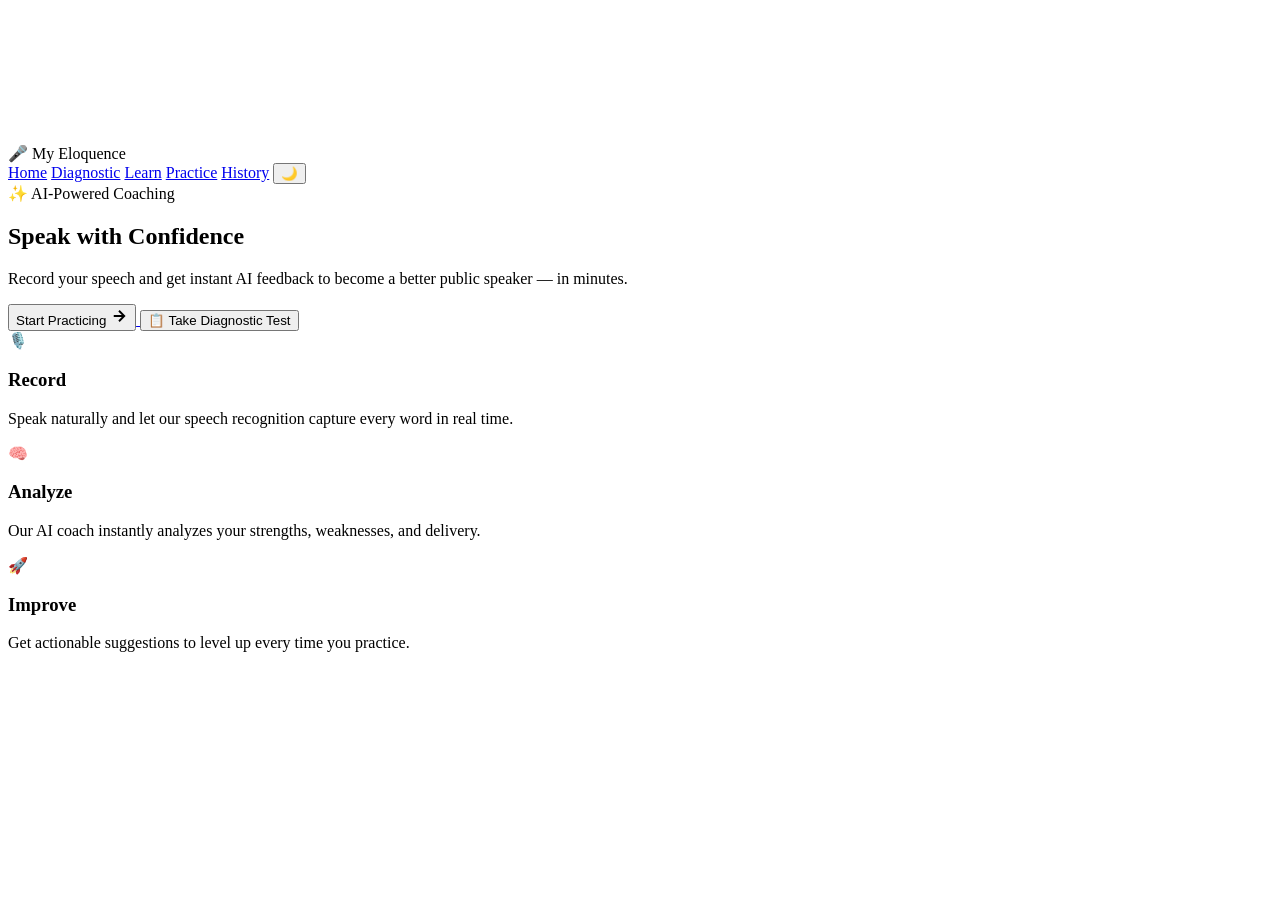
==== index.html @ 555edbc2 "login system included" ====
<!DOCTYPE html>
<html lang="en">
<head>
  <meta name="viewport" content="width=device-width, initial-scale=1.0">
  <title>My Eloquence</title>
  <link href="https://fonts.googleapis.com/css2?family=Outfit:wght@400;500;600;700;800;900&display=swap" rel="stylesheet">
  <link rel="stylesheet" href="style.css">
  <meta name="description" content="My Eloquence — AI-powered public speaking coach. Practice speeches, get instant feedback, take diagnostic tests and improve your speaking skills.">
<meta name="keywords" content="public speaking, AI coach, speech practice, speaking skills, communication, My Eloquence">
<meta property="og:title" content="My Eloquence — AI Public Speaking Coach">
<meta property="og:description" content="Practice speeches and get instant AI feedback to become a better public speaker.">
<meta property="og:url" content="https://tholkappiyank3-arch.github.io/speech-ai-website/">
</head>
<body>

<div class="bg-orb orb1"></div>
<div class="bg-orb orb2"></div>
<div class="bg-orb orb3"></div>
<div class="particles" id="particles"></div>

<div class="container">

  <nav>
    <div class="logo">🎤 My Eloquence</div>
 <div class="nav-links">
  <a href="index.html" class="active">Home</a>
  <a href="diagnostic.html">Diagnostic</a>
  <a href="learn.html">Learn</a>
  <a href="exercise.html">Practice</a>
  <a href="history.html">History</a>
  <button class="dark-toggle" id="darkToggle" onclick="toggleDark()">🌙</button>
</div>
  </nav>

  <section class="hero">
    <div class="badge">✨ AI-Powered Coaching</div>
    <h1>Speak with <span class="highlight">Confidence</span></h1>
    <p class="subtitle">Record your speech and get instant AI feedback to become a better public speaker — in minutes.</p>
    <div class="cta-group">
      <a href="exercise.html">
        <button class="btn-primary">
          <span>Start Practicing</span>
          <svg width="18" height="18" viewBox="0 0 24 24" fill="none" stroke="currentColor" stroke-width="2.5"><path d="M5 12h14M12 5l7 7-7 7"/></svg>
        </button>
      </a>
      <a href="diagnostic.html">
        <button class="btn-secondary">📋 Take Diagnostic Test</button>
      </a>
    </div>
  </section>

  <section class="features">
    <div class="feature-card" style="--delay: 0.1s">
      <div class="feature-icon">🎙️</div>
      <h3>Record</h3>
      <p>Speak naturally and let our speech recognition capture every word in real time.</p>
    </div>
    <div class="feature-card" style="--delay: 0.2s">
      <div class="feature-icon">🧠</div>
      <h3>Analyze</h3>
      <p>Our AI coach instantly analyzes your strengths, weaknesses, and delivery.</p>
    </div>
    <div class="feature-card" style="--delay: 0.3s">
      <div class="feature-icon">🚀</div>
      <h3>Improve</h3>
      <p>Get actionable suggestions to level up every time you practice.</p>
    </div>
  </section>

</div>

<script>
  const container = document.getElementById('particles');
  for (let i = 0; i < 18; i++) {
    const p = document.createElement('div');
    p.className = 'particle';
    p.style.left = Math.random() * 100 + 'vw';
    p.style.animationDelay = Math.random() * 8 + 's';
    p.style.animationDuration = (6 + Math.random() * 8) + 's';
    p.style.width = p.style.height = (4 + Math.random() * 6) + 'px';
    p.style.opacity = 0.15 + Math.random() * 0.25;
    container.appendChild(p);
  }

  function toggleDark() {
    document.body.classList.toggle('dark');
    const btn = document.getElementById('darkToggle');
    btn.textContent = document.body.classList.contains('dark') ? '☀️' : '🌙';
    localStorage.setItem('dark', document.body.classList.contains('dark'));
  }
  if (localStorage.getItem('dark') === 'true') {
    document.body.classList.add('dark');
    document.getElementById('darkToggle').textContent = '☀️';
  }
</script>

</body>
</html>
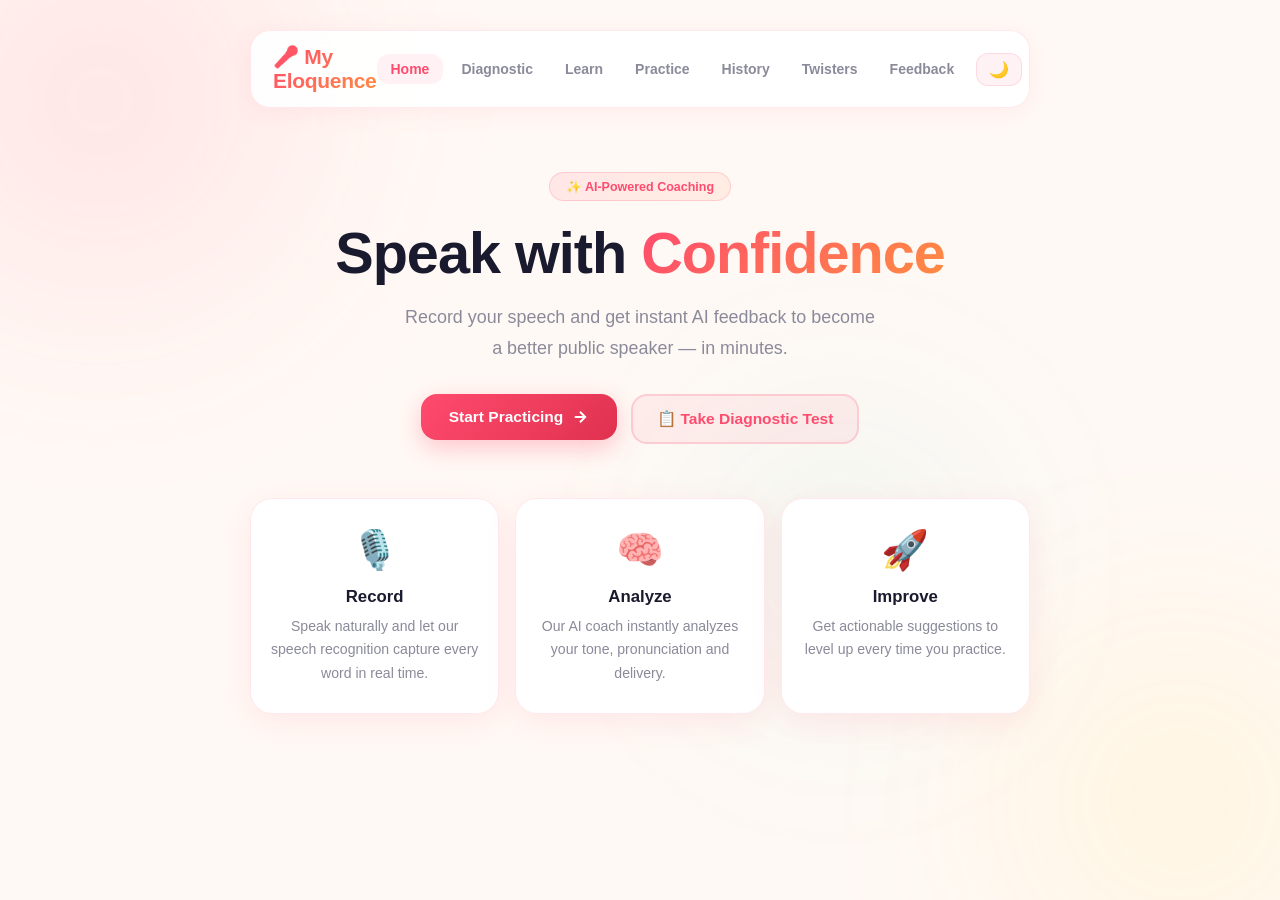
==== commit 63b37af5: "hamburger" ====
--- a/index.html
+++ b/index.html
@@ -1,15 +1,15 @@
 <!DOCTYPE html>
 <html lang="en">
 <head>
+  <meta charset="UTF-8">
   <meta name="viewport" content="width=device-width, initial-scale=1.0">
   <title>My Eloquence</title>
   <link href="https://fonts.googleapis.com/css2?family=Outfit:wght@400;500;600;700;800;900&display=swap" rel="stylesheet">
   <link rel="stylesheet" href="style.css">
-  <meta name="description" content="My Eloquence — AI-powered public speaking coach. Practice speeches, get instant feedback, take diagnostic tests and improve your speaking skills.">
-<meta name="keywords" content="public speaking, AI coach, speech practice, speaking skills, communication, My Eloquence">
-<meta property="og:title" content="My Eloquence — AI Public Speaking Coach">
-<meta property="og:description" content="Practice speeches and get instant AI feedback to become a better public speaker.">
-<meta property="og:url" content="https://tholkappiyank3-arch.github.io/speech-ai-website/">
+  <meta name="description" content="My Eloquence — AI-powered public speaking coach.">
+  <meta name="keywords" content="public speaking, AI coach, speech practice, My Eloquence">
+  <meta property="og:title" content="My Eloquence — AI Public Speaking Coach">
+  <meta property="og:url" content="https://my-eloquence.github.io/my-eloquence/">
 </head>
 <body>
 
@@ -19,17 +19,18 @@
 <div class="particles" id="particles"></div>
 
 <div class="container">
-
   <nav>
     <div class="logo">🎤 My Eloquence</div>
- <div class="nav-links">
-  <a href="index.html" class="active">Home</a>
-  <a href="diagnostic.html">Diagnostic</a>
-  <a href="learn.html">Learn</a>
-  <a href="exercise.html">Practice</a>
-  <a href="history.html">History</a>
-  <button class="dark-toggle" id="darkToggle" onclick="toggleDark()">🌙</button>
-</div>
+    <div class="nav-links">
+      <a href="index.html" class="active">Home</a>
+      <a href="diagnostic.html">Diagnostic</a>
+      <a href="learn.html">Learn</a>
+      <a href="exercise.html">Practice</a>
+      <a href="history.html">History</a>
+      <a href="twisters.html">Twisters</a>
+      <a href="feedback.html">Feedback</a>
+      <button class="dark-toggle" id="darkToggle" onclick="toggleDark()">🌙</button>
+    </div>
   </nav>
 
   <section class="hero">
@@ -58,7 +59,7 @@
     <div class="feature-card" style="--delay: 0.2s">
       <div class="feature-icon">🧠</div>
       <h3>Analyze</h3>
-      <p>Our AI coach instantly analyzes your strengths, weaknesses, and delivery.</p>
+      <p>Our AI coach instantly analyzes your tone, pronunciation and delivery.</p>
     </div>
     <div class="feature-card" style="--delay: 0.3s">
       <div class="feature-icon">🚀</div>
@@ -66,11 +67,10 @@
       <p>Get actionable suggestions to level up every time you practice.</p>
     </div>
   </section>
-
 </div>
 
 <script>
-  const container = document.getElementById('particles');
+  const particleEl = document.getElementById('particles');
   for (let i = 0; i < 18; i++) {
     const p = document.createElement('div');
     p.className = 'particle';
@@ -79,7 +79,7 @@
     p.style.animationDuration = (6 + Math.random() * 8) + 's';
     p.style.width = p.style.height = (4 + Math.random() * 6) + 'px';
     p.style.opacity = 0.15 + Math.random() * 0.25;
-    container.appendChild(p);
+    particleEl.appendChild(p);
   }
 
   function toggleDark() {
@@ -93,6 +93,8 @@
     document.getElementById('darkToggle').textContent = '☀️';
   }
 </script>
-
+<script src="nav.js"></script>
+<script type="module" src="login-widget.js"></script>
+<script type="module" src="login-widget.js"></script>
 </body>
 </html>
--- a/style.css
+++ b/style.css
@@ -0,0 +1,712 @@
+/* ===== VARIABLES ===== */
+:root {
+  --primary: #ff4b6e;
+  --primary-dark: #e0314f;
+  --accent: #ffce00;
+  --accent2: #00c9a7;
+  --bg: #fff9f5;
+  --card-bg: #ffffff;
+  --text: #1a1a2e;
+  --text-muted: #8a8a9a;
+  --border: rgba(255, 75, 110, 0.12);
+  --shadow: 0 8px 32px rgba(255, 75, 110, 0.1);
+}
+
+/* ===== DARK MODE VARIABLES ===== */
+body.dark {
+  --primary: #7c83ff;
+  --primary-dark: #5c63e0;
+  --accent: #a78bfa;
+  --bg: #0d0d14;
+  --card-bg: #16161f;
+  --text: #f0f0ff;
+  --text-muted: #7070a0;
+  --border: rgba(124, 131, 255, 0.15);
+  --shadow: 0 8px 32px rgba(124, 131, 255, 0.1);
+}
+
+/* ===== RESET ===== */
+*, *::before, *::after { box-sizing: border-box; margin: 0; padding: 0; }
+
+/* ===== BODY ===== */
+body {
+  font-family: 'Outfit', sans-serif;
+  background: var(--bg);
+  color: var(--text);
+  min-height: 100vh;
+  overflow-x: hidden;
+  transition: background 0.3s ease, color 0.3s ease;
+}
+
+/* ===== BACKGROUND ORBS ===== */
+.bg-orb {
+  position: fixed;
+  border-radius: 50%;
+  filter: blur(100px);
+  z-index: 0;
+  animation: floatOrb 16s ease-in-out infinite;
+  pointer-events: none;
+  opacity: 0.5;
+}
+
+.orb1 { width: 600px; height: 600px; background: radial-gradient(circle, rgba(255,75,110,0.3), transparent 70%); top: -200px; left: -200px; animation-delay: 0s; }
+.orb2 { width: 500px; height: 500px; background: radial-gradient(circle, rgba(255,206,0,0.25), transparent 70%); bottom: -150px; right: -150px; animation-delay: 5s; }
+.orb3 { width: 400px; height: 400px; background: radial-gradient(circle, rgba(0,201,167,0.2), transparent 70%); top: 40%; left: 50%; animation-delay: 10s; }
+
+body.dark .orb1 { background: radial-gradient(circle, rgba(124,131,255,0.3), transparent 70%); }
+body.dark .orb2 { background: radial-gradient(circle, rgba(167,139,250,0.25), transparent 70%); }
+body.dark .orb3 { background: radial-gradient(circle, rgba(92,99,224,0.2), transparent 70%); }
+
+@keyframes floatOrb {
+  0%, 100% { transform: translate(0, 0) scale(1); }
+  33% { transform: translate(40px, -50px) scale(1.06); }
+  66% { transform: translate(-30px, 30px) scale(0.95); }
+}
+
+/* ===== PARTICLES ===== */
+.particles { position: fixed; inset: 0; z-index: 0; pointer-events: none; }
+.particle { position: absolute; bottom: -10px; background: var(--primary); border-radius: 50%; animation: floatUp linear infinite; }
+
+@keyframes floatUp {
+  0% { transform: translateY(0) scale(1); opacity: 0; }
+  10% { opacity: 1; }
+  90% { opacity: 0.3; }
+  100% { transform: translateY(-100vh) scale(0.4); opacity: 0; }
+}
+
+/* ===== LAYOUT ===== */
+.container {
+  position: relative;
+  z-index: 1;
+  width: 90%;
+  max-width: 780px;
+  margin: 0 auto;
+  padding: 30px 0 60px;
+}
+
+/* ===== NAV ===== */
+nav {
+  display: flex;
+  justify-content: space-between;
+  align-items: center;
+  margin-bottom: 48px;
+  padding: 14px 22px;
+  background: rgba(255,255,255,0.92);
+  backdrop-filter: blur(20px);
+  border-radius: 20px;
+  border: 1.5px solid var(--border);
+  box-shadow: 0 4px 24px rgba(255,75,110,0.08);
+  transition: all 0.3s ease;
+}
+
+body.dark nav {
+  background: rgba(22,22,31,0.95);
+  box-shadow: 0 4px 24px rgba(124,131,255,0.08);
+}
+
+.logo {
+  font-family: 'Outfit', sans-serif;
+  font-size: 21px;
+  font-weight: 800;
+  background: linear-gradient(135deg, var(--primary), #ff8c42);
+  -webkit-background-clip: text;
+  -webkit-text-fill-color: transparent;
+  background-clip: text;
+  letter-spacing: -0.3px;
+}
+
+body.dark .logo {
+  background: linear-gradient(135deg, #7c83ff, #a78bfa);
+  -webkit-background-clip: text;
+  background-clip: text;
+}
+
+.nav-links { display: flex; gap: 4px; align-items: center; }
+
+nav a {
+  text-decoration: none;
+  color: var(--text-muted);
+  font-weight: 600;
+  font-size: 14px;
+  padding: 7px 14px;
+  border-radius: 12px;
+  transition: all 0.2s ease;
+}
+
+nav a:hover, nav a.active {
+  color: var(--primary);
+  background: rgba(255,75,110,0.08);
+}
+
+body.dark nav a:hover, body.dark nav a.active {
+  color: var(--primary);
+  background: rgba(124,131,255,0.1);
+}
+
+/* ===== ANIMATIONS ===== */
+@keyframes fadeUp {
+  from { opacity: 0; transform: translateY(30px); }
+  to { opacity: 1; transform: translateY(0); }
+}
+
+/* ===== HERO ===== */
+.hero, .page-header {
+  text-align: center;
+  padding: 16px 0 44px;
+  animation: fadeUp 0.7s ease both;
+}
+
+.badge {
+  display: inline-block;
+  background: linear-gradient(135deg, rgba(255,75,110,0.1), rgba(255,140,66,0.1));
+  color: var(--primary);
+  font-size: 12.5px;
+  font-weight: 700;
+  padding: 6px 16px;
+  border-radius: 99px;
+  margin-bottom: 20px;
+  border: 1.5px solid rgba(255,75,110,0.2);
+}
+
+body.dark .badge {
+  background: rgba(124,131,255,0.1);
+  border-color: rgba(124,131,255,0.2);
+}
+
+h1 {
+  font-family: 'Outfit', sans-serif;
+  font-size: clamp(2.2rem, 6vw, 3.6rem);
+  font-weight: 800;
+  color: var(--text);
+  line-height: 1.12;
+  margin-bottom: 16px;
+  letter-spacing: -1px;
+}
+
+.highlight {
+  background: linear-gradient(135deg, var(--primary), #ff8c42);
+  -webkit-background-clip: text;
+  -webkit-text-fill-color: transparent;
+  background-clip: text;
+}
+
+body.dark .highlight {
+  background: linear-gradient(135deg, #7c83ff, #a78bfa);
+  -webkit-background-clip: text;
+  background-clip: text;
+}
+
+.subtitle {
+  color: var(--text-muted);
+  font-size: clamp(0.98rem, 2.5vw, 1.12rem);
+  line-height: 1.75;
+  max-width: 480px;
+  margin: 0 auto 30px;
+  font-weight: 400;
+}
+
+/* ===== BUTTONS ===== */
+.cta-group { display: flex; justify-content: center; gap: 14px; flex-wrap: wrap; }
+
+.btn-primary {
+  display: inline-flex; align-items: center; gap: 8px;
+  background: linear-gradient(135deg, var(--primary), var(--primary-dark));
+  color: white; border: none; padding: 14px 28px; border-radius: 16px;
+  font-family: 'Outfit', sans-serif; font-size: 15.5px; font-weight: 700;
+  cursor: pointer; box-shadow: 0 8px 24px rgba(255,75,110,0.3);
+  transition: all 0.2s ease;
+}
+.btn-primary:hover { transform: translateY(-2px); box-shadow: 0 14px 32px rgba(255,75,110,0.4); }
+
+body.dark .btn-primary {
+  box-shadow: 0 8px 24px rgba(124,131,255,0.3);
+}
+body.dark .btn-primary:hover {
+  box-shadow: 0 14px 32px rgba(124,131,255,0.4);
+}
+
+.btn-secondary {
+  display: inline-flex; align-items: center; gap: 8px;
+  background: rgba(255,75,110,0.07);
+  color: var(--primary); border: 2px solid rgba(255,75,110,0.2);
+  padding: 14px 24px; border-radius: 16px;
+  font-family: 'Outfit', sans-serif; font-size: 15.5px; font-weight: 700;
+  cursor: pointer; transition: all 0.2s ease;
+}
+.btn-secondary:hover { background: rgba(255,75,110,0.13); transform: translateY(-2px); }
+
+body.dark .btn-secondary {
+  background: rgba(124,131,255,0.08);
+  border-color: rgba(124,131,255,0.2);
+}
+body.dark .btn-secondary:hover {
+  background: rgba(124,131,255,0.15);
+}
+
+.btn-stop {
+  display: inline-flex; align-items: center; gap: 8px;
+  background: linear-gradient(135deg, #ff4b6e, #e0314f);
+  color: white; border: none; padding: 14px 28px; border-radius: 16px;
+  font-family: 'Outfit', sans-serif; font-size: 15.5px; font-weight: 700;
+  cursor: pointer; box-shadow: 0 8px 24px rgba(255,75,110,0.3);
+  transition: all 0.2s ease;
+}
+.btn-stop:hover { transform: translateY(-2px); box-shadow: 0 14px 32px rgba(255,75,110,0.4); }
+
+.btn-row { display: flex; gap: 14px; justify-content: center; flex-wrap: wrap; }
+
+/* ===== FEATURE CARDS ===== */
+.features { display: grid; grid-template-columns: repeat(3, 1fr); gap: 16px; margin-top: 10px; }
+
+.feature-card {
+  background: var(--card-bg);
+  border: 1.5px solid var(--border);
+  border-radius: 22px;
+  padding: 28px 18px;
+  text-align: center;
+  box-shadow: var(--shadow);
+  transition: all 0.25s ease;
+  animation: fadeUp 0.7s ease both;
+  animation-delay: var(--delay);
+}
+.feature-card:hover { transform: translateY(-6px); box-shadow: 0 16px 40px rgba(255,75,110,0.12); border-color: rgba(255,75,110,0.22); }
+body.dark .feature-card:hover { box-shadow: 0 16px 40px rgba(124,131,255,0.12); border-color: rgba(124,131,255,0.25); }
+.feature-card:hover .feature-icon { animation: bounce 0.6s ease; }
+.feature-icon { font-size: 2.4rem; margin-bottom: 14px; display: block; }
+
+@keyframes bounce {
+  0%, 100% { transform: translateY(0) scale(1); }
+  30% { transform: translateY(-10px) scale(1.15); }
+  60% { transform: translateY(-4px) scale(1.05); }
+}
+
+.feature-card h3 { font-family: 'Outfit', sans-serif; font-size: 1.05rem; font-weight: 700; color: var(--text); margin-bottom: 8px; }
+.feature-card p { font-size: 0.88rem; color: var(--text-muted); line-height: 1.65; }
+
+/* ===== CARDS ===== */
+.card {
+  background: var(--card-bg);
+  border: 1.5px solid var(--border);
+  border-radius: 22px;
+  padding: 24px;
+  margin-top: 20px;
+  box-shadow: var(--shadow);
+  transition: all 0.25s ease;
+  animation: fadeUp 0.6s ease both;
+}
+.card:hover { box-shadow: 0 10px 36px rgba(255,75,110,0.09); }
+body.dark .card:hover { box-shadow: 0 10px 36px rgba(124,131,255,0.09); }
+
+.record-card { text-align: center; padding: 32px 24px; }
+.record-status { font-size: 1rem; font-weight: 600; color: var(--text-muted); margin-bottom: 22px; transition: color 0.3s ease; }
+
+.card-label {
+  font-size: 0.78rem;
+  font-weight: 700;
+  color: var(--primary);
+  text-transform: uppercase;
+  letter-spacing: 1.2px;
+  margin-bottom: 12px;
+}
+
+/* ===== BOX ===== */
+.box {
+  border: 1.5px solid var(--border);
+  padding: 16px;
+  border-radius: 14px;
+  min-height: 70px;
+  background: rgba(255,249,245,0.8);
+  font-size: 0.96rem;
+  line-height: 1.75;
+  color: var(--text);
+  white-space: pre-wrap;
+}
+
+body.dark .box {
+  background: rgba(13,13,20,0.8);
+}
+
+/* ===== TIMER ===== */
+.timer-display {
+  font-family: 'Outfit', sans-serif;
+  font-size: 2.2rem;
+  font-weight: 800;
+  color: var(--primary);
+  margin-bottom: 10px;
+  letter-spacing: 2px;
+}
+
+/* ===== TOPIC CARD ===== */
+.topic-card { text-align: center; }
+.topic-text {
+  font-size: 1.05rem;
+  font-weight: 600;
+  color: var(--text);
+  line-height: 1.65;
+  padding: 16px;
+  background: rgba(255,75,110,0.04);
+  border-radius: 14px;
+  border: 1.5px dashed rgba(255,75,110,0.22);
+  margin-top: 10px;
+}
+
+body.dark .topic-text {
+  background: rgba(124,131,255,0.06);
+  border-color: rgba(124,131,255,0.2);
+}
+
+/* ===== FILLER BOX ===== */
+.filler-box {
+  margin-top: 16px;
+  padding: 14px 18px;
+  border-radius: 14px;
+  border: 1.5px solid;
+  font-size: 0.95rem;
+  font-weight: 600;
+  animation: fadeUp 0.4s ease both;
+}
+
+/* ===== DARK TOGGLE ===== */
+.dark-toggle {
+  background: rgba(255,75,110,0.07);
+  border: 1.5px solid rgba(255,75,110,0.15);
+  border-radius: 12px;
+  padding: 6px 12px;
+  font-size: 16px;
+  cursor: pointer;
+  transition: all 0.2s ease;
+  margin-left: 4px;
+}
+.dark-toggle:hover { background: rgba(255,75,110,0.14); }
+
+body.dark .dark-toggle {
+  background: rgba(124,131,255,0.1);
+  border-color: rgba(124,131,255,0.2);
+}
+
+/* ===== MOBILE ===== */
+@media (max-width: 600px) {
+  .container { width: 95%; padding: 20px 0 40px; }
+
+  nav {
+    padding: 10px 14px;
+    margin-bottom: 30px;
+    flex-wrap: wrap;
+    gap: 10px;
+  }
+
+  .logo { font-size: 18px; }
+
+  .nav-links {
+    width: 100%;
+    justify-content: center;
+    flex-wrap: wrap;
+    gap: 4px;
+  }
+
+  nav a { padding: 6px 8px; font-size: 12px; }
+  .dark-toggle { padding: 5px 10px; font-size: 14px; }
+  h1 { font-size: 1.9rem; letter-spacing: -0.5px; }
+  .subtitle { font-size: 0.93rem; }
+  .features { grid-template-columns: 1fr; gap: 12px; }
+  .feature-card { padding: 22px 16px; }
+  .btn-primary, .btn-secondary, .btn-stop { width: 100%; justify-content: center; padding: 13px 20px; }
+  .btn-row, .cta-group { flex-direction: column; align-items: center; }
+  .card { padding: 18px; }
+  .record-card { padding: 24px 16px; }
+  .timer-display { font-size: 1.8rem; }
+  /* ===== FEEDBACK BUTTON ===== */
+.feedback-fab {
+  position: fixed;
+  bottom: 24px;
+  right: 24px;
+  z-index: 9998;
+  background: linear-gradient(135deg, var(--primary), var(--primary-dark));
+  color: white;
+  border: none;
+  border-radius: 99px;
+  padding: 12px 20px;
+  font-family: 'Outfit', sans-serif;
+  font-size: 14px;
+  font-weight: 700;
+  cursor: pointer;
+  box-shadow: 0 8px 24px rgba(255,75,110,0.35);
+  display: flex;
+  align-items: center;
+  gap: 8px;
+  transition: all 0.2s ease;
+}
+.feedback-fab:hover { transform: translateY(-2px); box-shadow: 0 12px 32px rgba(255,75,110,0.45); }
+body.dark .feedback-fab { box-shadow: 0 8px 24px rgba(124,131,255,0.35); }
+
+/* ===== FEEDBACK POPUP ===== */
+.feedback-overlay {
+  position: fixed; inset: 0; z-index: 9997;
+  background: rgba(0,0,0,0.4);
+  backdrop-filter: blur(4px);
+  display: none; align-items: center; justify-content: center;
+  padding: 20px;
+}
+.feedback-overlay.show { display: flex; animation: fadeIn 0.2s ease both; }
+@keyframes fadeIn { from { opacity: 0; } to { opacity: 1; } }
+
+.feedback-popup {
+  background: var(--card-bg);
+  border: 1.5px solid var(--border);
+  border-radius: 24px;
+  padding: 28px;
+  width: 100%;
+  max-width: 480px;
+  max-height: 90vh;
+  overflow-y: auto;
+  box-shadow: 0 20px 60px rgba(0,0,0,0.2);
+  animation: slideUp 0.3s ease both;
+  position: relative;
+}
+@keyframes slideUp { from { opacity: 0; transform: translateY(30px); } to { opacity: 1; transform: translateY(0); } }
+
+.popup-close {
+  position: absolute;
+  top: 16px; right: 16px;
+  background: rgba(255,75,110,0.08);
+  border: none; border-radius: 10px;
+  width: 32px; height: 32px;
+  font-size: 16px; cursor: pointer;
+  display: flex; align-items: center; justify-content: center;
+  transition: all 0.2s ease; color: var(--text-muted);
+}
+.popup-close:hover { background: rgba(255,75,110,0.15); }
+
+.popup-title { font-family: 'Outfit', sans-serif; font-size: 1.3rem; font-weight: 800; color: var(--text); margin-bottom: 6px; }
+.popup-sub { font-size: 0.88rem; color: var(--text-muted); margin-bottom: 22px; }
+
+.popup-role-grid { display: grid; grid-template-columns: repeat(2, 1fr); gap: 8px; margin-bottom: 18px; }
+.popup-role-btn {
+  display: flex; flex-direction: column; align-items: center; gap: 6px;
+  padding: 14px 10px; border-radius: 14px;
+  border: 2px solid var(--border); background: rgba(255,255,255,0.5);
+  cursor: pointer; font-family: 'Outfit', sans-serif;
+  font-size: 0.82rem; font-weight: 700; color: var(--text);
+  transition: all 0.2s ease;
+}
+.popup-role-btn:hover { border-color: var(--primary); background: rgba(255,75,110,0.06); }
+.popup-role-btn.selected { border-color: var(--primary); background: rgba(255,75,110,0.09); color: var(--primary); }
+body.dark .popup-role-btn { background: rgba(22,22,31,0.8); }
+body.dark .popup-role-btn.selected { background: rgba(124,131,255,0.1); border-color: #7c83ff; color: #7c83ff; }
+
+.popup-stars { display: flex; gap: 8px; margin-bottom: 18px; }
+.popup-star { background: none; border: none; font-size: 1.6rem; cursor: pointer; transition: transform 0.15s; filter: grayscale(1); opacity: 0.4; padding: 2px; }
+.popup-star.active { filter: grayscale(0); opacity: 1; transform: scale(1.2); }
+
+.popup-textarea {
+  width: 100%; padding: 12px 14px; border-radius: 12px;
+  border: 1.5px solid var(--border); background: var(--card-bg);
+  font-family: 'Outfit', sans-serif; font-size: 0.92rem;
+  color: var(--text); resize: none; min-height: 80px;
+  outline: none; margin-bottom: 16px; transition: all 0.2s ease;
+}
+.popup-textarea:focus { border-color: var(--primary); box-shadow: 0 0 0 3px rgba(255,75,110,0.1); }
+body.dark .popup-textarea { background: rgba(22,22,31,0.8); border-color: rgba(124,131,255,0.2); color: #f0f0ff; }
+
+.popup-footer { display: flex; gap: 10px; align-items: center; }
+.popup-full-link { font-size: 0.82rem; font-weight: 700; color: var(--primary); text-decoration: none; white-space: nowrap; }
+.popup-full-link:hover { text-decoration: underline; }
+
+.popup-success { text-align: center; padding: 20px 0; display: none; animation: fadeUp 0.4s ease both; }
+.popup-success .ps-icon { font-size: 3rem; margin-bottom: 12px; }
+.popup-success p { color: var(--text-muted); font-size: 0.95rem; }
+}
+/* ═══════════════════════════════════════════════════════════
+   HAMBURGER / MOBILE NAV  —  paste this block into style.css
+   ═══════════════════════════════════════════════════════════ */
+
+/* ── Hamburger button (hidden on desktop) ─────────────────── */
+.burger-btn {
+  display: none;
+  flex-direction: column;
+  justify-content: center;
+  align-items: center;
+  gap: 5px;
+  width: 42px;
+  height: 42px;
+  background: rgba(255, 75, 110, 0.07);
+  border: 1.5px solid rgba(255, 75, 110, 0.18);
+  border-radius: 12px;
+  cursor: pointer;
+  padding: 0;
+  transition: background 0.2s ease, border-color 0.2s ease, transform 0.15s ease;
+  flex-shrink: 0;
+}
+
+.burger-btn:hover {
+  background: rgba(255, 75, 110, 0.14);
+  border-color: rgba(255, 75, 110, 0.35);
+  transform: scale(1.04);
+}
+
+body.dark .burger-btn {
+  background: rgba(124, 131, 255, 0.08);
+  border-color: rgba(124, 131, 255, 0.22);
+}
+
+body.dark .burger-btn:hover {
+  background: rgba(124, 131, 255, 0.16);
+  border-color: rgba(124, 131, 255, 0.4);
+}
+
+/* ── Three lines ──────────────────────────────────────────── */
+.burger-line {
+  display: block;
+  width: 20px;
+  height: 2.5px;
+  background: var(--primary, #ff4b6e);
+  border-radius: 99px;
+  transition: transform 0.3s cubic-bezier(0.4, 0, 0.2, 1),
+              opacity   0.2s ease,
+              width     0.2s ease;
+  transform-origin: center;
+}
+
+body.dark .burger-line {
+  background: #7c83ff;
+}
+
+/* Animate to × when open */
+.burger-btn.active .burger-line:nth-child(1) {
+  transform: translateY(7.5px) rotate(45deg);
+}
+.burger-btn.active .burger-line:nth-child(2) {
+  opacity: 0;
+  width: 0;
+}
+.burger-btn.active .burger-line:nth-child(3) {
+  transform: translateY(-7.5px) rotate(-45deg);
+}
+
+/* ── Full-screen overlay backdrop ────────────────────────── */
+.nav-overlay {
+  display: none;
+  position: fixed;
+  inset: 0;
+  background: rgba(10, 10, 20, 0.45);
+  backdrop-filter: blur(4px);
+  -webkit-backdrop-filter: blur(4px);
+  z-index: 998;
+  opacity: 0;
+  transition: opacity 0.25s ease;
+}
+.nav-overlay.visible {
+  display: block;
+  opacity: 1;
+}
+
+/* ── Mobile breakpoint ───────────────────────────────────── */
+@media (max-width: 768px) {
+
+  /* Show the hamburger */
+  .burger-btn {
+    display: flex;
+  }
+
+  /* Make nav a flex row: logo on left, burger on right */
+  nav {
+    position: relative;
+    display: flex;
+    align-items: center;
+    justify-content: space-between;
+    flex-wrap: nowrap;
+  }
+
+  /* Hide the link list by default; slide in from top */
+  .nav-links {
+    display: flex;
+    flex-direction: column;
+    align-items: flex-start;
+    gap: 4px;
+
+    position: fixed;
+    top: 0;
+    right: 0;
+    width: min(280px, 80vw);
+    height: 100dvh;
+    padding: 80px 24px 40px;
+    overflow-y: auto;
+
+    background: rgba(255, 255, 255, 0.97);
+    backdrop-filter: blur(24px);
+    -webkit-backdrop-filter: blur(24px);
+    border-left: 1.5px solid rgba(255, 75, 110, 0.12);
+    box-shadow: -12px 0 48px rgba(255, 75, 110, 0.08);
+
+    z-index: 999;
+
+    transform: translateX(100%);
+    transition: transform 0.32s cubic-bezier(0.4, 0, 0.2, 1);
+  }
+
+  body.dark .nav-links {
+    background: rgba(16, 16, 28, 0.97);
+    border-left-color: rgba(124, 131, 255, 0.14);
+    box-shadow: -12px 0 48px rgba(124, 131, 255, 0.08);
+  }
+
+  /* Slide in */
+  .nav-links.open {
+    transform: translateX(0);
+  }
+
+  /* Individual links in the drawer */
+  .nav-links a {
+    width: 100%;
+    padding: 13px 16px;
+    border-radius: 14px;
+    font-size: 0.97rem;
+    font-weight: 700;
+    color: var(--text, #1a1a2e);
+    text-decoration: none;
+    transition: background 0.18s ease, color 0.18s ease, transform 0.15s ease;
+  }
+
+  .nav-links a:hover {
+    background: rgba(255, 75, 110, 0.08);
+    color: #ff4b6e;
+    transform: translateX(4px);
+  }
+
+  .nav-links a.active {
+    background: rgba(255, 75, 110, 0.1);
+    color: #ff4b6e;
+  }
+
+  body.dark .nav-links a {
+    color: #f0f0ff;
+  }
+  body.dark .nav-links a:hover,
+  body.dark .nav-links a.active {
+    background: rgba(124, 131, 255, 0.12);
+    color: #7c83ff;
+  }
+
+  /* Dark-toggle button sits at the bottom of the drawer */
+  .nav-links .dark-toggle {
+    margin-top: auto;
+    width: 100%;
+    text-align: left;
+    padding: 13px 16px;
+    border-radius: 14px;
+    background: rgba(255, 75, 110, 0.05);
+    border: 1.5px solid rgba(255, 75, 110, 0.14);
+    font-size: 1rem;
+    cursor: pointer;
+    transition: background 0.18s ease;
+  }
+
+  body.dark .nav-links .dark-toggle {
+    background: rgba(124, 131, 255, 0.07);
+    border-color: rgba(124, 131, 255, 0.18);
+  }
+}
+
+/* ═══════════════════════════════════════════════════════════
+   END HAMBURGER / MOBILE NAV
+   ═══════════════════════════════════════════════════════════ */
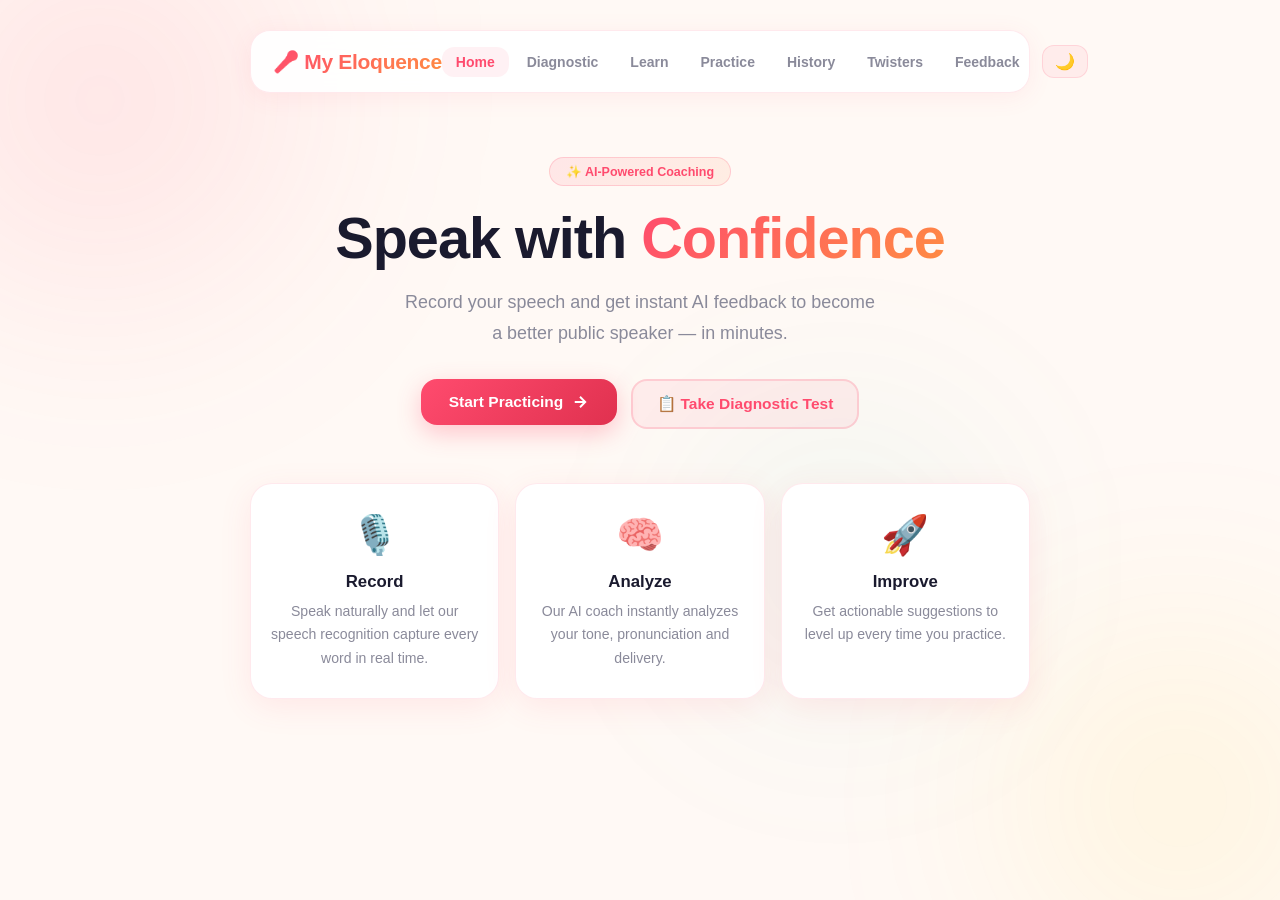
==== commit 402cfa4d: "all fixed" ====
--- a/index.html
+++ b/index.html
@@ -3,13 +3,31 @@
 <head>
   <meta charset="UTF-8">
   <meta name="viewport" content="width=device-width, initial-scale=1.0">
-  <title>My Eloquence</title>
+  <title>My Eloquence — AI Public Speaking Coach</title>
   <link href="https://fonts.googleapis.com/css2?family=Outfit:wght@400;500;600;700;800;900&display=swap" rel="stylesheet">
   <link rel="stylesheet" href="style.css">
-  <meta name="description" content="My Eloquence — AI-powered public speaking coach.">
-  <meta name="keywords" content="public speaking, AI coach, speech practice, My Eloquence">
+
+  <!-- SEO -->
+  <meta name="description" content="My Eloquence — AI-powered public speaking coach. Practice your speech, get instant AI feedback, and build confidence in minutes.">
+  <meta name="keywords" content="public speaking practice, AI speech coach, improve speaking skills, speech feedback, My Eloquence">
+  <meta name="author" content="My Eloquence">
+  <meta name="robots" content="index, follow">
+  <link rel="canonical" href="https://my-eloquence.github.io/my-eloquence/">
+
+  <!-- Open Graph -->
+  <meta property="og:type" content="website">
   <meta property="og:title" content="My Eloquence — AI Public Speaking Coach">
+  <meta property="og:description" content="Practice your speech and get instant AI feedback. Build confidence with daily lessons, tongue twisters, and diagnostic tests.">
   <meta property="og:url" content="https://my-eloquence.github.io/my-eloquence/">
+  <meta property="og:site_name" content="My Eloquence">
+
+  <!-- Twitter Card -->
+  <meta name="twitter:card" content="summary">
+  <meta name="twitter:title" content="My Eloquence — AI Public Speaking Coach">
+  <meta name="twitter:description" content="Practice your speech and get instant AI feedback. Build confidence with daily lessons and diagnostic tests.">
+
+  <!-- Google Search Console — replace XXXXXXX with your actual code from Search Console -->
+  <meta name="google-site-verification" content="XXXXXXX">
 </head>
 <body>
 
@@ -95,6 +113,5 @@
 </script>
 <script src="nav.js"></script>
 <script type="module" src="login-widget.js"></script>
-<script type="module" src="login-widget.js"></script>
 </body>
 </html>
--- a/style.css
+++ b/style.css
@@ -28,6 +28,9 @@
 /* ===== RESET ===== */
 *, *::before, *::after { box-sizing: border-box; margin: 0; padding: 0; }
 
+/* ===== FIX: prevent horizontal scroll when drawer is off-screen ===== */
+html { overflow-x: hidden; }
+
 /* ===== BODY ===== */
 body {
   font-family: 'Outfit', sans-serif;
@@ -84,7 +87,7 @@
   padding: 30px 0 60px;
 }
 
-/* ===== NAV ===== */
+/* ===== NAV — desktop ===== */
 nav {
   display: flex;
   justify-content: space-between;
@@ -97,6 +100,8 @@
   border: 1.5px solid var(--border);
   box-shadow: 0 4px 24px rgba(255,75,110,0.08);
   transition: all 0.3s ease;
+  position: relative;
+  z-index: 100;
 }
 
 body.dark nav {
@@ -113,6 +118,7 @@
   -webkit-text-fill-color: transparent;
   background-clip: text;
   letter-spacing: -0.3px;
+  flex-shrink: 0;
 }
 
 body.dark .logo {
@@ -121,6 +127,7 @@
   background-clip: text;
 }
 
+/* Desktop: nav-links is a horizontal flex row */
 .nav-links { display: flex; gap: 4px; align-items: center; }
 
 nav a {
@@ -218,12 +225,8 @@
 }
 .btn-primary:hover { transform: translateY(-2px); box-shadow: 0 14px 32px rgba(255,75,110,0.4); }
 
-body.dark .btn-primary {
-  box-shadow: 0 8px 24px rgba(124,131,255,0.3);
-}
-body.dark .btn-primary:hover {
-  box-shadow: 0 14px 32px rgba(124,131,255,0.4);
-}
+body.dark .btn-primary { box-shadow: 0 8px 24px rgba(124,131,255,0.3); }
+body.dark .btn-primary:hover { box-shadow: 0 14px 32px rgba(124,131,255,0.4); }
 
 .btn-secondary {
   display: inline-flex; align-items: center; gap: 8px;
@@ -239,9 +242,7 @@
   background: rgba(124,131,255,0.08);
   border-color: rgba(124,131,255,0.2);
 }
-body.dark .btn-secondary:hover {
-  background: rgba(124,131,255,0.15);
-}
+body.dark .btn-secondary:hover { background: rgba(124,131,255,0.15); }
 
 .btn-stop {
   display: inline-flex; align-items: center; gap: 8px;
@@ -322,9 +323,7 @@
   white-space: pre-wrap;
 }
 
-body.dark .box {
-  background: rgba(13,13,20,0.8);
-}
+body.dark .box { background: rgba(13,13,20,0.8); }
 
 /* ===== TIMER ===== */
 .timer-display {
@@ -366,7 +365,7 @@
   animation: fadeUp 0.4s ease both;
 }
 
-/* ===== DARK TOGGLE ===== */
+/* ===== DARK TOGGLE (desktop) ===== */
 .dark-toggle {
   background: rgba(255,75,110,0.07);
   border: 1.5px solid rgba(255,75,110,0.15);
@@ -384,38 +383,8 @@
   border-color: rgba(124,131,255,0.2);
 }
 
-/* ===== MOBILE ===== */
-@media (max-width: 600px) {
-  .container { width: 95%; padding: 20px 0 40px; }
-
-  nav {
-    padding: 10px 14px;
-    margin-bottom: 30px;
-    flex-wrap: wrap;
-    gap: 10px;
-  }
-
-  .logo { font-size: 18px; }
-
-  .nav-links {
-    width: 100%;
-    justify-content: center;
-    flex-wrap: wrap;
-    gap: 4px;
-  }
-
-  nav a { padding: 6px 8px; font-size: 12px; }
-  .dark-toggle { padding: 5px 10px; font-size: 14px; }
-  h1 { font-size: 1.9rem; letter-spacing: -0.5px; }
-  .subtitle { font-size: 0.93rem; }
-  .features { grid-template-columns: 1fr; gap: 12px; }
-  .feature-card { padding: 22px 16px; }
-  .btn-primary, .btn-secondary, .btn-stop { width: 100%; justify-content: center; padding: 13px 20px; }
-  .btn-row, .cta-group { flex-direction: column; align-items: center; }
-  .card { padding: 18px; }
-  .record-card { padding: 24px 16px; }
-  .timer-display { font-size: 1.8rem; }
-  /* ===== FEEDBACK BUTTON ===== */
+/* ===== FEEDBACK FAB ===== */
+/* FIX: was incorrectly nested inside @media (max-width:600px) — moved to global scope */
 .feedback-fab {
   position: fixed;
   bottom: 24px;
@@ -440,6 +409,7 @@
 body.dark .feedback-fab { box-shadow: 0 8px 24px rgba(124,131,255,0.35); }
 
 /* ===== FEEDBACK POPUP ===== */
+/* FIX: was incorrectly nested inside @media (max-width:600px) — moved to global scope */
 .feedback-overlay {
   position: fixed; inset: 0; z-index: 9997;
   background: rgba(0,0,0,0.4);
@@ -515,12 +485,10 @@
 .popup-success { text-align: center; padding: 20px 0; display: none; animation: fadeUp 0.4s ease both; }
 .popup-success .ps-icon { font-size: 3rem; margin-bottom: 12px; }
 .popup-success p { color: var(--text-muted); font-size: 0.95rem; }
-}
-/* ═══════════════════════════════════════════════════════════
-   HAMBURGER / MOBILE NAV  —  paste this block into style.css
-   ═══════════════════════════════════════════════════════════ */
-
-/* ── Hamburger button (hidden on desktop) ─────────────────── */
+
+/* =====================================================
+   HAMBURGER BUTTON — hidden on desktop
+   ===================================================== */
 .burger-btn {
   display: none;
   flex-direction: column;
@@ -534,8 +502,8 @@
   border-radius: 12px;
   cursor: pointer;
   padding: 0;
+  flex-shrink: 0;
   transition: background 0.2s ease, border-color 0.2s ease, transform 0.15s ease;
-  flex-shrink: 0;
 }
 
 .burger-btn:hover {
@@ -548,42 +516,33 @@
   background: rgba(124, 131, 255, 0.08);
   border-color: rgba(124, 131, 255, 0.22);
 }
-
 body.dark .burger-btn:hover {
   background: rgba(124, 131, 255, 0.16);
   border-color: rgba(124, 131, 255, 0.4);
 }
 
-/* ── Three lines ──────────────────────────────────────────── */
+/* Three lines */
 .burger-line {
   display: block;
   width: 20px;
   height: 2.5px;
-  background: var(--primary, #ff4b6e);
+  background: var(--primary);
   border-radius: 99px;
   transition: transform 0.3s cubic-bezier(0.4, 0, 0.2, 1),
               opacity   0.2s ease,
               width     0.2s ease;
   transform-origin: center;
 }
-
-body.dark .burger-line {
-  background: #7c83ff;
-}
+body.dark .burger-line { background: #7c83ff; }
 
 /* Animate to × when open */
-.burger-btn.active .burger-line:nth-child(1) {
-  transform: translateY(7.5px) rotate(45deg);
-}
-.burger-btn.active .burger-line:nth-child(2) {
-  opacity: 0;
-  width: 0;
-}
-.burger-btn.active .burger-line:nth-child(3) {
-  transform: translateY(-7.5px) rotate(-45deg);
-}
-
-/* ── Full-screen overlay backdrop ────────────────────────── */
+.burger-btn.active .burger-line:nth-child(1) { transform: translateY(7.5px) rotate(45deg); }
+.burger-btn.active .burger-line:nth-child(2) { opacity: 0; width: 0; }
+.burger-btn.active .burger-line:nth-child(3) { transform: translateY(-7.5px) rotate(-45deg); }
+
+/* =====================================================
+   OVERLAY BACKDROP
+   ===================================================== */
 .nav-overlay {
   display: none;
   position: fixed;
@@ -600,97 +559,107 @@
   opacity: 1;
 }
 
-/* ── Mobile breakpoint ───────────────────────────────────── */
+/* =====================================================
+   MOBILE — single unified breakpoint (replaces the old
+   conflicting @media (max-width:600px) block)
+   ===================================================== */
 @media (max-width: 768px) {
 
-  /* Show the hamburger */
-  .burger-btn {
-    display: flex;
-  }
-
-  /* Make nav a flex row: logo on left, burger on right */
+  /* Container */
+  .container { width: 95%; padding: 20px 0 40px; }
+
+  /* Nav bar: logo left, burger right — no wrapping */
   nav {
-    position: relative;
+    padding: 12px 16px;
+    margin-bottom: 28px;
     display: flex;
     align-items: center;
     justify-content: space-between;
     flex-wrap: nowrap;
-  }
-
-  /* Hide the link list by default; slide in from top */
+    gap: 0;
+  }
+
+  /* Show burger */
+  .burger-btn { display: flex; }
+
+  /* Drawer: fixed panel that slides in from the right.
+     KEY FIXES:
+       - position:fixed so it never widens the page
+       - transform:translateX(100%) hides it off-screen
+       - width: min(280px,80vw) so it never covers everything
+       - z-index:999 (above overlay at 998, below nothing) */
   .nav-links {
-    display: flex;
+    display: flex !important;
     flex-direction: column;
-    align-items: flex-start;
+    align-items: stretch;
     gap: 4px;
 
     position: fixed;
     top: 0;
     right: 0;
+    bottom: 0;
     width: min(280px, 80vw);
-    height: 100dvh;
-    padding: 80px 24px 40px;
+    height: 100%;
+    padding: 80px 16px 40px;
     overflow-y: auto;
-
-    background: rgba(255, 255, 255, 0.97);
+    overflow-x: hidden;
+
+    background: rgba(255, 255, 255, 0.98);
     backdrop-filter: blur(24px);
     -webkit-backdrop-filter: blur(24px);
     border-left: 1.5px solid rgba(255, 75, 110, 0.12);
-    box-shadow: -12px 0 48px rgba(255, 75, 110, 0.08);
+    box-shadow: -8px 0 40px rgba(255, 75, 110, 0.1);
 
     z-index: 999;
 
+    /* Start fully off-screen — no layout impact */
     transform: translateX(100%);
     transition: transform 0.32s cubic-bezier(0.4, 0, 0.2, 1);
+    will-change: transform;
   }
 
   body.dark .nav-links {
-    background: rgba(16, 16, 28, 0.97);
+    background: rgba(16, 16, 28, 0.98);
     border-left-color: rgba(124, 131, 255, 0.14);
-    box-shadow: -12px 0 48px rgba(124, 131, 255, 0.08);
-  }
-
-  /* Slide in */
-  .nav-links.open {
-    transform: translateX(0);
-  }
-
-  /* Individual links in the drawer */
+    box-shadow: -8px 0 40px rgba(124, 131, 255, 0.08);
+  }
+
+  /* Slide in when JS adds .open */
+  .nav-links.open { transform: translateX(0); }
+
+  /* Links inside drawer */
   .nav-links a {
+    display: block;
     width: 100%;
     padding: 13px 16px;
     border-radius: 14px;
     font-size: 0.97rem;
     font-weight: 700;
-    color: var(--text, #1a1a2e);
+    color: var(--text);
     text-decoration: none;
     transition: background 0.18s ease, color 0.18s ease, transform 0.15s ease;
   }
-
   .nav-links a:hover {
     background: rgba(255, 75, 110, 0.08);
     color: #ff4b6e;
     transform: translateX(4px);
   }
-
   .nav-links a.active {
     background: rgba(255, 75, 110, 0.1);
     color: #ff4b6e;
   }
-
-  body.dark .nav-links a {
-    color: #f0f0ff;
-  }
+  body.dark .nav-links a { color: #f0f0ff; }
   body.dark .nav-links a:hover,
   body.dark .nav-links a.active {
     background: rgba(124, 131, 255, 0.12);
     color: #7c83ff;
   }
 
-  /* Dark-toggle button sits at the bottom of the drawer */
+  /* Dark toggle at bottom of drawer */
   .nav-links .dark-toggle {
-    margin-top: auto;
+    display: block;
     width: 100%;
+    margin-top: 16px;
     text-align: left;
     padding: 13px 16px;
     border-radius: 14px;
@@ -700,13 +669,26 @@
     cursor: pointer;
     transition: background 0.18s ease;
   }
-
   body.dark .nav-links .dark-toggle {
     background: rgba(124, 131, 255, 0.07);
     border-color: rgba(124, 131, 255, 0.18);
   }
-}
-
-/* ═══════════════════════════════════════════════════════════
-   END HAMBURGER / MOBILE NAV
-   ═══════════════════════════════════════════════════════════ */
+
+  /* General layout fixes */
+  .logo { font-size: 18px; }
+  h1 { font-size: 1.9rem; letter-spacing: -0.5px; }
+  .subtitle { font-size: 0.93rem; }
+  .features { grid-template-columns: 1fr; gap: 12px; }
+  .feature-card { padding: 22px 16px; }
+  .btn-primary, .btn-secondary, .btn-stop { width: 100%; justify-content: center; padding: 13px 20px; }
+  .btn-row, .cta-group { flex-direction: column; align-items: center; }
+  .card { padding: 18px; }
+  .record-card { padding: 24px 16px; }
+  .timer-display { font-size: 1.8rem; }
+}
+
+/* Extra small phones */
+@media (max-width: 380px) {
+  nav { padding: 10px 12px; }
+  .logo { font-size: 16px; }
+}
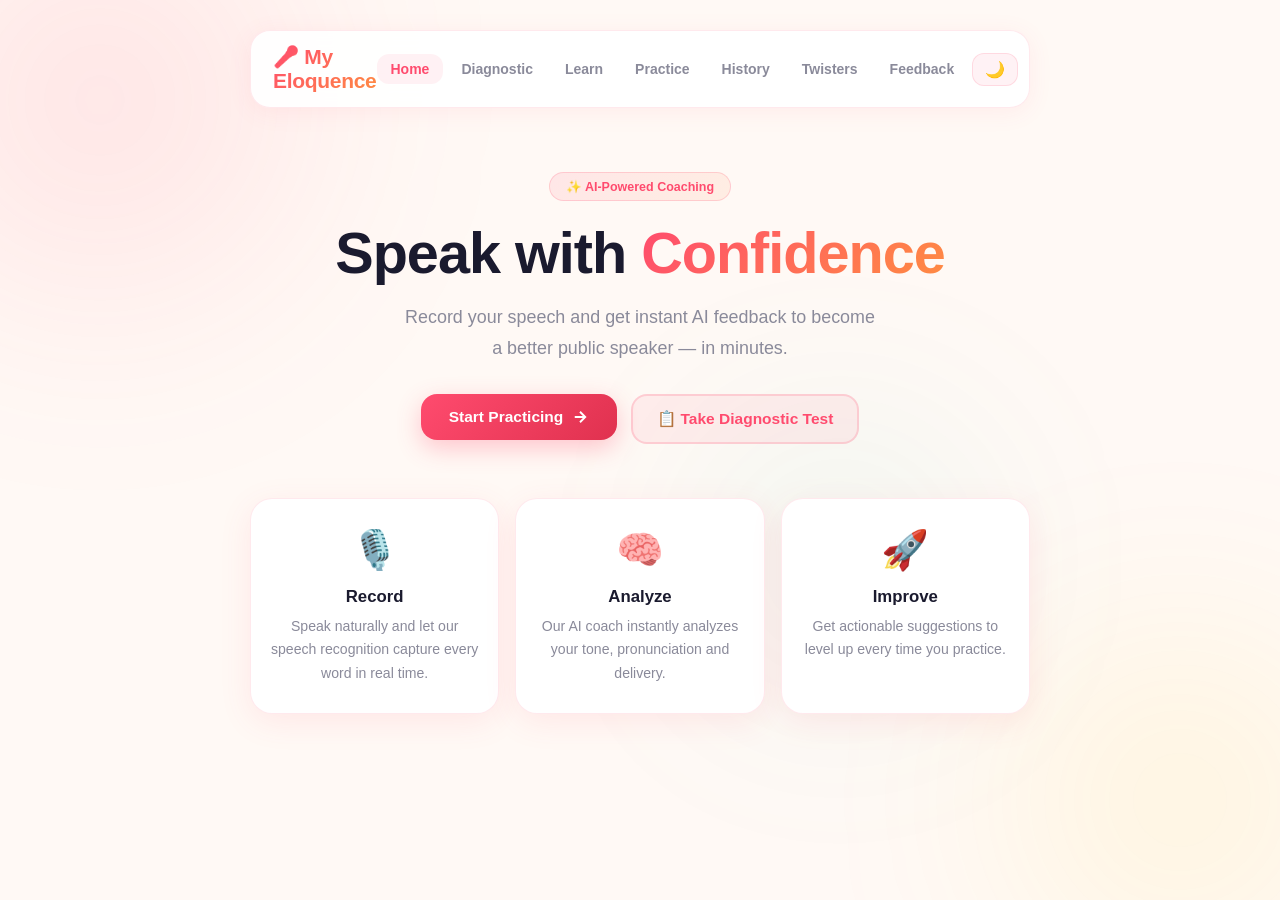
==== commit 7deead91: "bug fixed" ====
--- a/index.html
+++ b/index.html
@@ -3,31 +3,13 @@
 <head>
   <meta charset="UTF-8">
   <meta name="viewport" content="width=device-width, initial-scale=1.0">
-  <title>My Eloquence — AI Public Speaking Coach</title>
+  <title>My Eloquence</title>
   <link href="https://fonts.googleapis.com/css2?family=Outfit:wght@400;500;600;700;800;900&display=swap" rel="stylesheet">
   <link rel="stylesheet" href="style.css">
-
-  <!-- SEO -->
-  <meta name="description" content="My Eloquence — AI-powered public speaking coach. Practice your speech, get instant AI feedback, and build confidence in minutes.">
-  <meta name="keywords" content="public speaking practice, AI speech coach, improve speaking skills, speech feedback, My Eloquence">
-  <meta name="author" content="My Eloquence">
-  <meta name="robots" content="index, follow">
-  <link rel="canonical" href="https://my-eloquence.github.io/my-eloquence/">
-
-  <!-- Open Graph -->
-  <meta property="og:type" content="website">
+  <meta name="description" content="My Eloquence — AI-powered public speaking coach.">
+  <meta name="keywords" content="public speaking, AI coach, speech practice, My Eloquence">
   <meta property="og:title" content="My Eloquence — AI Public Speaking Coach">
-  <meta property="og:description" content="Practice your speech and get instant AI feedback. Build confidence with daily lessons, tongue twisters, and diagnostic tests.">
   <meta property="og:url" content="https://my-eloquence.github.io/my-eloquence/">
-  <meta property="og:site_name" content="My Eloquence">
-
-  <!-- Twitter Card -->
-  <meta name="twitter:card" content="summary">
-  <meta name="twitter:title" content="My Eloquence — AI Public Speaking Coach">
-  <meta name="twitter:description" content="Practice your speech and get instant AI feedback. Build confidence with daily lessons and diagnostic tests.">
-
-  <!-- Google Search Console — replace XXXXXXX with your actual code from Search Console -->
-  <meta name="google-site-verification" content="XXXXXXX">
 </head>
 <body>
 
@@ -39,7 +21,7 @@
 <div class="container">
   <nav>
     <div class="logo">🎤 My Eloquence</div>
-    <div class="nav-links">
+    <div class="nav-links" id="navLinks">
       <a href="index.html" class="active">Home</a>
       <a href="diagnostic.html">Diagnostic</a>
       <a href="learn.html">Learn</a>
@@ -47,7 +29,12 @@
       <a href="history.html">History</a>
       <a href="twisters.html">Twisters</a>
       <a href="feedback.html">Feedback</a>
+    </div>
+    <div class="nav-right">
       <button class="dark-toggle" id="darkToggle" onclick="toggleDark()">🌙</button>
+      <button class="hamburger" id="hamburger" onclick="toggleMenu()" aria-label="Open menu">
+        <span></span><span></span><span></span>
+      </button>
     </div>
   </nav>
 
@@ -102,16 +89,17 @@
 
   function toggleDark() {
     document.body.classList.toggle('dark');
-    const btn = document.getElementById('darkToggle');
-    btn.textContent = document.body.classList.contains('dark') ? '☀️' : '🌙';
-    localStorage.setItem('dark', document.body.classList.contains('dark'));
+    var isDark = document.body.classList.contains('dark');
+    var btn = document.getElementById('darkToggle');
+    if (btn) btn.textContent = isDark ? '☀️' : '🌙';
+    localStorage.setItem('dark', isDark);
   }
   if (localStorage.getItem('dark') === 'true') {
     document.body.classList.add('dark');
-    document.getElementById('darkToggle').textContent = '☀️';
+    var btn = document.getElementById('darkToggle');
+    if (btn) btn.textContent = '☀️';
   }
 </script>
-<script src="nav.js"></script>
 <script type="module" src="login-widget.js"></script>
 </body>
 </html>
--- a/style.css
+++ b/style.css
@@ -28,9 +28,6 @@
 /* ===== RESET ===== */
 *, *::before, *::after { box-sizing: border-box; margin: 0; padding: 0; }
 
-/* ===== FIX: prevent horizontal scroll when drawer is off-screen ===== */
-html { overflow-x: hidden; }
-
 /* ===== BODY ===== */
 body {
   font-family: 'Outfit', sans-serif;
@@ -87,7 +84,7 @@
   padding: 30px 0 60px;
 }
 
-/* ===== NAV — desktop ===== */
+/* ===== NAV ===== */
 nav {
   display: flex;
   justify-content: space-between;
@@ -100,8 +97,6 @@
   border: 1.5px solid var(--border);
   box-shadow: 0 4px 24px rgba(255,75,110,0.08);
   transition: all 0.3s ease;
-  position: relative;
-  z-index: 100;
 }
 
 body.dark nav {
@@ -118,7 +113,6 @@
   -webkit-text-fill-color: transparent;
   background-clip: text;
   letter-spacing: -0.3px;
-  flex-shrink: 0;
 }
 
 body.dark .logo {
@@ -127,8 +121,8 @@
   background-clip: text;
 }
 
-/* Desktop: nav-links is a horizontal flex row */
 .nav-links { display: flex; gap: 4px; align-items: center; }
+@media (min-width: 769px) { .hamburger { display: none !important; } }
 
 nav a {
   text-decoration: none;
@@ -225,8 +219,12 @@
 }
 .btn-primary:hover { transform: translateY(-2px); box-shadow: 0 14px 32px rgba(255,75,110,0.4); }
 
-body.dark .btn-primary { box-shadow: 0 8px 24px rgba(124,131,255,0.3); }
-body.dark .btn-primary:hover { box-shadow: 0 14px 32px rgba(124,131,255,0.4); }
+body.dark .btn-primary {
+  box-shadow: 0 8px 24px rgba(124,131,255,0.3);
+}
+body.dark .btn-primary:hover {
+  box-shadow: 0 14px 32px rgba(124,131,255,0.4);
+}
 
 .btn-secondary {
   display: inline-flex; align-items: center; gap: 8px;
@@ -242,7 +240,9 @@
   background: rgba(124,131,255,0.08);
   border-color: rgba(124,131,255,0.2);
 }
-body.dark .btn-secondary:hover { background: rgba(124,131,255,0.15); }
+body.dark .btn-secondary:hover {
+  background: rgba(124,131,255,0.15);
+}
 
 .btn-stop {
   display: inline-flex; align-items: center; gap: 8px;
@@ -323,7 +323,9 @@
   white-space: pre-wrap;
 }
 
-body.dark .box { background: rgba(13,13,20,0.8); }
+body.dark .box {
+  background: rgba(13,13,20,0.8);
+}
 
 /* ===== TIMER ===== */
 .timer-display {
@@ -365,7 +367,7 @@
   animation: fadeUp 0.4s ease both;
 }
 
-/* ===== DARK TOGGLE (desktop) ===== */
+/* ===== DARK TOGGLE ===== */
 .dark-toggle {
   background: rgba(255,75,110,0.07);
   border: 1.5px solid rgba(255,75,110,0.15);
@@ -383,8 +385,98 @@
   border-color: rgba(124,131,255,0.2);
 }
 
-/* ===== FEEDBACK FAB ===== */
-/* FIX: was incorrectly nested inside @media (max-width:600px) — moved to global scope */
+/* ===== HAMBURGER ===== */
+.hamburger {
+  display: none;
+  flex-direction: column;
+  gap: 5px;
+  background: rgba(255,75,110,0.07);
+  border: 1.5px solid rgba(255,75,110,0.15);
+  border-radius: 12px;
+  padding: 8px 10px;
+  cursor: pointer;
+  transition: all 0.2s ease;
+  flex-shrink: 0;
+}
+.hamburger:hover { background: rgba(255,75,110,0.14); }
+body.dark .hamburger { background: rgba(124,131,255,0.1); border-color: rgba(124,131,255,0.2); }
+.hamburger span {
+  display: block;
+  width: 20px;
+  height: 2.5px;
+  background: var(--primary);
+  border-radius: 3px;
+  transition: all 0.3s ease;
+  transform-origin: center;
+}
+.hamburger.open span:nth-child(1) { transform: translateY(7.5px) rotate(45deg); }
+.hamburger.open span:nth-child(2) { opacity: 0; transform: scaleX(0); }
+.hamburger.open span:nth-child(3) { transform: translateY(-7.5px) rotate(-45deg); }
+
+.nav-right {
+  display: flex;
+  align-items: center;
+  gap: 8px;
+  flex-shrink: 0;
+}
+
+/* ===== MOBILE ===== */
+@media (max-width: 768px) {
+  .hamburger { display: flex; }
+
+  nav {
+    position: relative;
+    padding: 10px 14px;
+    margin-bottom: 30px;
+    flex-wrap: nowrap;
+    align-items: center;
+  }
+
+  .logo { font-size: 18px; }
+
+  .nav-links {
+    display: none;
+    position: absolute;
+    top: calc(100% + 10px);
+    left: 0;
+    right: 0;
+    background: rgba(255,255,255,0.98);
+    backdrop-filter: blur(20px);
+    border: 1.5px solid var(--border);
+    border-radius: 18px;
+    padding: 10px;
+    flex-direction: column;
+    gap: 2px;
+    box-shadow: 0 12px 40px rgba(255,75,110,0.12);
+    z-index: 999;
+  }
+  body.dark .nav-links {
+    background: rgba(22,22,31,0.98);
+    box-shadow: 0 12px 40px rgba(124,131,255,0.12);
+  }
+  .nav-links.open { display: flex; }
+  nav a {
+    padding: 11px 16px !important;
+    font-size: 15px !important;
+    border-radius: 12px;
+    width: 100%;
+    text-align: left;
+  }
+
+  /* Hide the dark-toggle inside nav-links on mobile — it lives in nav-right */
+  .nav-links .dark-toggle { display: none; }
+
+  .dark-toggle { padding: 5px 10px; font-size: 14px; }
+  h1 { font-size: 1.9rem; letter-spacing: -0.5px; }
+  .subtitle { font-size: 0.93rem; }
+  .features { grid-template-columns: 1fr; gap: 12px; }
+  .feature-card { padding: 22px 16px; }
+  .btn-primary, .btn-secondary, .btn-stop { width: 100%; justify-content: center; padding: 13px 20px; }
+  .btn-row, .cta-group { flex-direction: column; align-items: center; }
+  .card { padding: 18px; }
+  .record-card { padding: 24px 16px; }
+  .timer-display { font-size: 1.8rem; }
+  /* ===== FEEDBACK BUTTON ===== */
 .feedback-fab {
   position: fixed;
   bottom: 24px;
@@ -409,7 +501,6 @@
 body.dark .feedback-fab { box-shadow: 0 8px 24px rgba(124,131,255,0.35); }
 
 /* ===== FEEDBACK POPUP ===== */
-/* FIX: was incorrectly nested inside @media (max-width:600px) — moved to global scope */
 .feedback-overlay {
   position: fixed; inset: 0; z-index: 9997;
   background: rgba(0,0,0,0.4);
@@ -485,210 +576,4 @@
 .popup-success { text-align: center; padding: 20px 0; display: none; animation: fadeUp 0.4s ease both; }
 .popup-success .ps-icon { font-size: 3rem; margin-bottom: 12px; }
 .popup-success p { color: var(--text-muted); font-size: 0.95rem; }
-
-/* =====================================================
-   HAMBURGER BUTTON — hidden on desktop
-   ===================================================== */
-.burger-btn {
-  display: none;
-  flex-direction: column;
-  justify-content: center;
-  align-items: center;
-  gap: 5px;
-  width: 42px;
-  height: 42px;
-  background: rgba(255, 75, 110, 0.07);
-  border: 1.5px solid rgba(255, 75, 110, 0.18);
-  border-radius: 12px;
-  cursor: pointer;
-  padding: 0;
-  flex-shrink: 0;
-  transition: background 0.2s ease, border-color 0.2s ease, transform 0.15s ease;
-}
-
-.burger-btn:hover {
-  background: rgba(255, 75, 110, 0.14);
-  border-color: rgba(255, 75, 110, 0.35);
-  transform: scale(1.04);
-}
-
-body.dark .burger-btn {
-  background: rgba(124, 131, 255, 0.08);
-  border-color: rgba(124, 131, 255, 0.22);
-}
-body.dark .burger-btn:hover {
-  background: rgba(124, 131, 255, 0.16);
-  border-color: rgba(124, 131, 255, 0.4);
-}
-
-/* Three lines */
-.burger-line {
-  display: block;
-  width: 20px;
-  height: 2.5px;
-  background: var(--primary);
-  border-radius: 99px;
-  transition: transform 0.3s cubic-bezier(0.4, 0, 0.2, 1),
-              opacity   0.2s ease,
-              width     0.2s ease;
-  transform-origin: center;
-}
-body.dark .burger-line { background: #7c83ff; }
-
-/* Animate to × when open */
-.burger-btn.active .burger-line:nth-child(1) { transform: translateY(7.5px) rotate(45deg); }
-.burger-btn.active .burger-line:nth-child(2) { opacity: 0; width: 0; }
-.burger-btn.active .burger-line:nth-child(3) { transform: translateY(-7.5px) rotate(-45deg); }
-
-/* =====================================================
-   OVERLAY BACKDROP
-   ===================================================== */
-.nav-overlay {
-  display: none;
-  position: fixed;
-  inset: 0;
-  background: rgba(10, 10, 20, 0.45);
-  backdrop-filter: blur(4px);
-  -webkit-backdrop-filter: blur(4px);
-  z-index: 998;
-  opacity: 0;
-  transition: opacity 0.25s ease;
-}
-.nav-overlay.visible {
-  display: block;
-  opacity: 1;
-}
-
-/* =====================================================
-   MOBILE — single unified breakpoint (replaces the old
-   conflicting @media (max-width:600px) block)
-   ===================================================== */
-@media (max-width: 768px) {
-
-  /* Container */
-  .container { width: 95%; padding: 20px 0 40px; }
-
-  /* Nav bar: logo left, burger right — no wrapping */
-  nav {
-    padding: 12px 16px;
-    margin-bottom: 28px;
-    display: flex;
-    align-items: center;
-    justify-content: space-between;
-    flex-wrap: nowrap;
-    gap: 0;
-  }
-
-  /* Show burger */
-  .burger-btn { display: flex; }
-
-  /* Drawer: fixed panel that slides in from the right.
-     KEY FIXES:
-       - position:fixed so it never widens the page
-       - transform:translateX(100%) hides it off-screen
-       - width: min(280px,80vw) so it never covers everything
-       - z-index:999 (above overlay at 998, below nothing) */
-  .nav-links {
-    display: flex !important;
-    flex-direction: column;
-    align-items: stretch;
-    gap: 4px;
-
-    position: fixed;
-    top: 0;
-    right: 0;
-    bottom: 0;
-    width: min(280px, 80vw);
-    height: 100%;
-    padding: 80px 16px 40px;
-    overflow-y: auto;
-    overflow-x: hidden;
-
-    background: rgba(255, 255, 255, 0.98);
-    backdrop-filter: blur(24px);
-    -webkit-backdrop-filter: blur(24px);
-    border-left: 1.5px solid rgba(255, 75, 110, 0.12);
-    box-shadow: -8px 0 40px rgba(255, 75, 110, 0.1);
-
-    z-index: 999;
-
-    /* Start fully off-screen — no layout impact */
-    transform: translateX(100%);
-    transition: transform 0.32s cubic-bezier(0.4, 0, 0.2, 1);
-    will-change: transform;
-  }
-
-  body.dark .nav-links {
-    background: rgba(16, 16, 28, 0.98);
-    border-left-color: rgba(124, 131, 255, 0.14);
-    box-shadow: -8px 0 40px rgba(124, 131, 255, 0.08);
-  }
-
-  /* Slide in when JS adds .open */
-  .nav-links.open { transform: translateX(0); }
-
-  /* Links inside drawer */
-  .nav-links a {
-    display: block;
-    width: 100%;
-    padding: 13px 16px;
-    border-radius: 14px;
-    font-size: 0.97rem;
-    font-weight: 700;
-    color: var(--text);
-    text-decoration: none;
-    transition: background 0.18s ease, color 0.18s ease, transform 0.15s ease;
-  }
-  .nav-links a:hover {
-    background: rgba(255, 75, 110, 0.08);
-    color: #ff4b6e;
-    transform: translateX(4px);
-  }
-  .nav-links a.active {
-    background: rgba(255, 75, 110, 0.1);
-    color: #ff4b6e;
-  }
-  body.dark .nav-links a { color: #f0f0ff; }
-  body.dark .nav-links a:hover,
-  body.dark .nav-links a.active {
-    background: rgba(124, 131, 255, 0.12);
-    color: #7c83ff;
-  }
-
-  /* Dark toggle at bottom of drawer */
-  .nav-links .dark-toggle {
-    display: block;
-    width: 100%;
-    margin-top: 16px;
-    text-align: left;
-    padding: 13px 16px;
-    border-radius: 14px;
-    background: rgba(255, 75, 110, 0.05);
-    border: 1.5px solid rgba(255, 75, 110, 0.14);
-    font-size: 1rem;
-    cursor: pointer;
-    transition: background 0.18s ease;
-  }
-  body.dark .nav-links .dark-toggle {
-    background: rgba(124, 131, 255, 0.07);
-    border-color: rgba(124, 131, 255, 0.18);
-  }
-
-  /* General layout fixes */
-  .logo { font-size: 18px; }
-  h1 { font-size: 1.9rem; letter-spacing: -0.5px; }
-  .subtitle { font-size: 0.93rem; }
-  .features { grid-template-columns: 1fr; gap: 12px; }
-  .feature-card { padding: 22px 16px; }
-  .btn-primary, .btn-secondary, .btn-stop { width: 100%; justify-content: center; padding: 13px 20px; }
-  .btn-row, .cta-group { flex-direction: column; align-items: center; }
-  .card { padding: 18px; }
-  .record-card { padding: 24px 16px; }
-  .timer-display { font-size: 1.8rem; }
-}
-
-/* Extra small phones */
-@media (max-width: 380px) {
-  nav { padding: 10px 12px; }
-  .logo { font-size: 16px; }
 }
